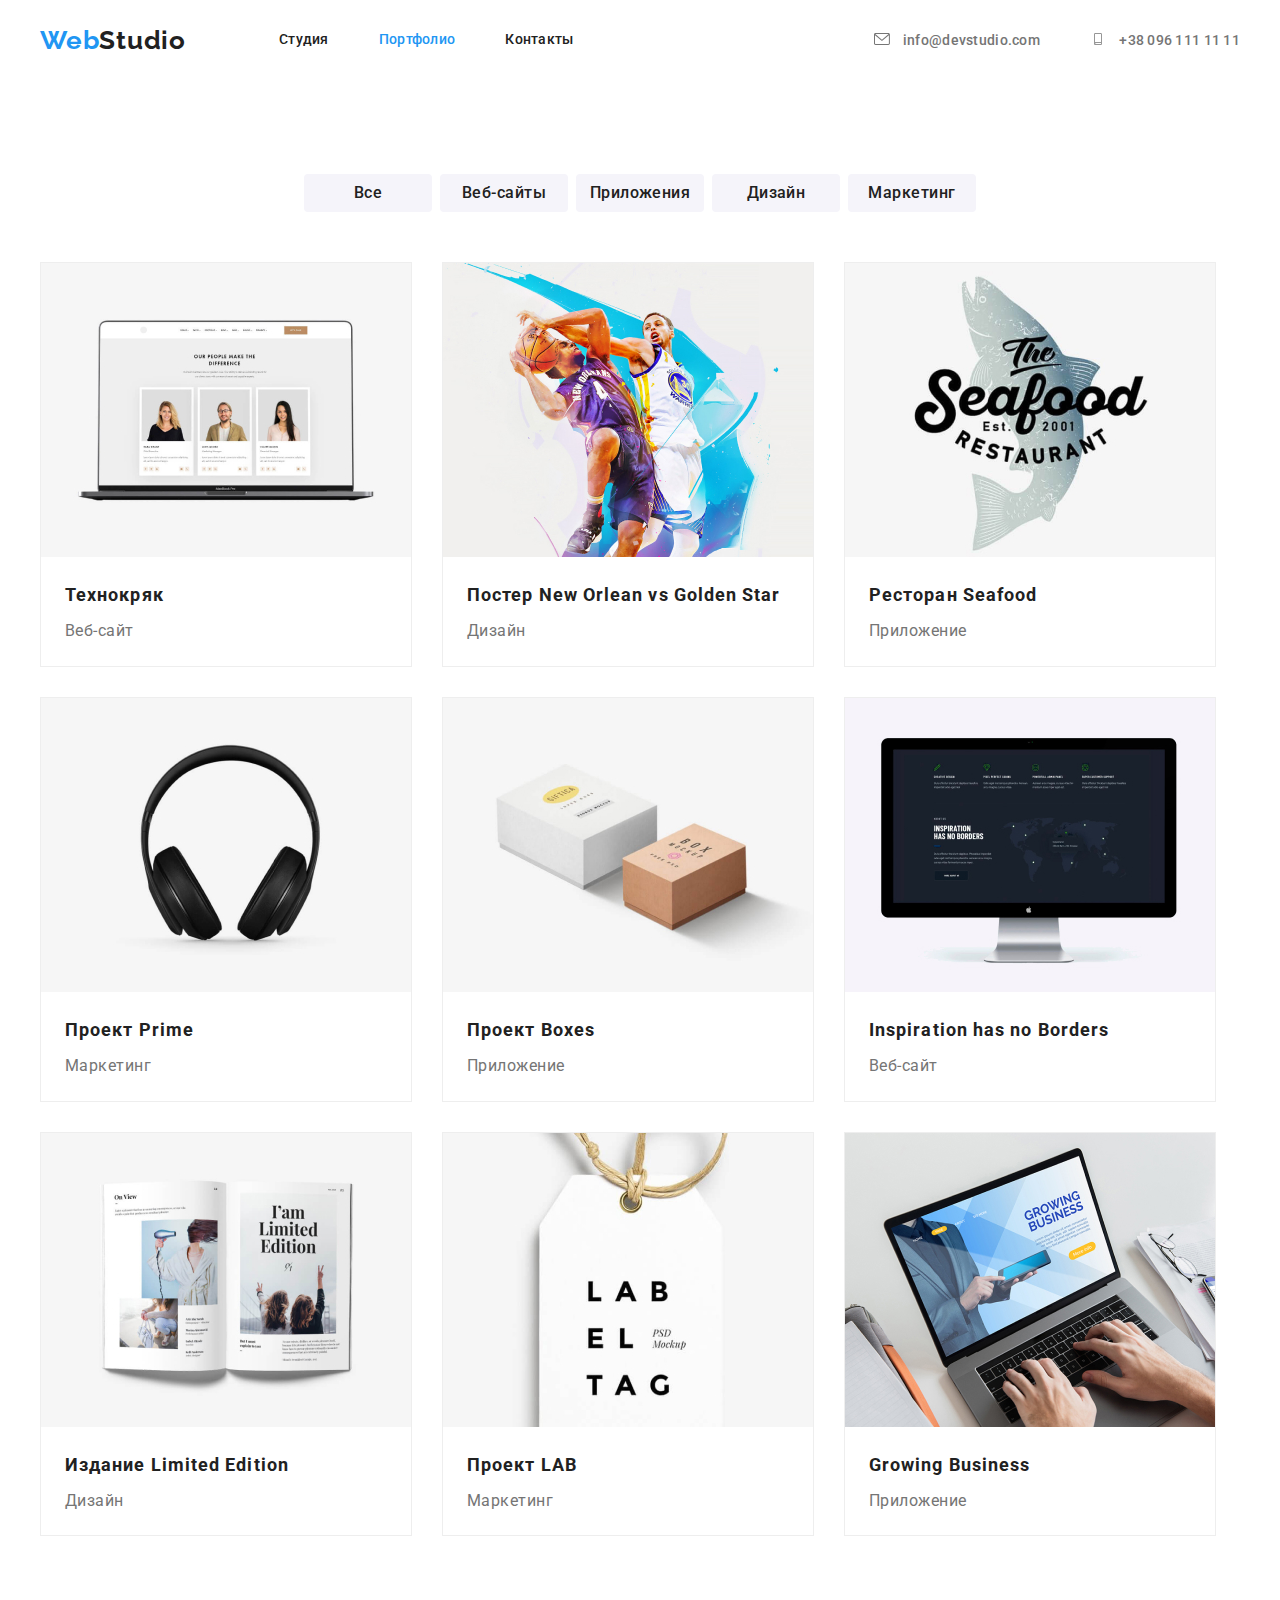
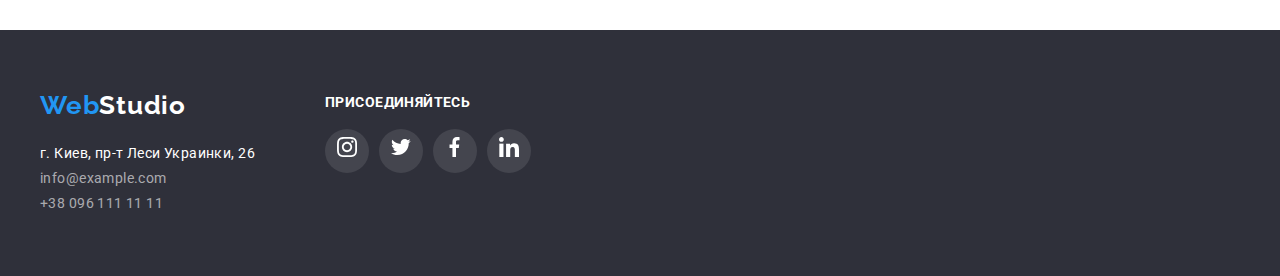
==== portfolio.html @ 0434994e "Add 4 hw" ====
<!DOCTYPE html>
<html lang="ru">
  <head>
    <meta charset="UTF-8" />
    <meta http-equiv="X-UA-Compatible" content="IE=edge" />
    <meta name="viewport" content="width=device-width, initial-scale=1.0" />
    <title>Portfolio</title>
    <link rel="stylesheet" href="./css/normalize.css" />
    <link rel="stylesheet" href="./css/styles.css" />
    <style>
      @import url('https://fonts.googleapis.com/css2?family=Raleway:wght@700&family=Roboto:wght@400;500;700&display=swap'); 
    </style>
  </head>

  <body>
    <div class="container">
      <header class="nav-menu">
        <nav class="nav-menu">
          <a href="./portfolio.html" class="header-logo"
            ><span class="span-logo">Web</span>Studio</a
          >
          <ul class="nav-items">
            <li class="item">
              <a href="/index.html" class="items ">Студия</a>
            </li>
            <li class="item">
              <a href="./portfolio.html" class="items is-active">Портфолио</a>
            </li>
            <li class="item">
              <a href="" class="items">Контакты</a>
            </li>
          </ul>
        </nav>
        <ul class="nav-adress">
          <li class="nav-adress-items">
            <a href="mailto:info@devstudio.com" class="adress-items">
              <svg class="icon-nav">
                <use href="./images/icons/symbol-defs.svg#icon-envelope"></use>
              </svg>
              info@devstudio.com</a
            >
          </li>
          <li class="nav-adress-items">
            <a href="tel:+380961111111" class="adress-items">
              <svg class="icon-nav">
                <use href="./images/icons/symbol-defs.svg#icon-smartphone"></use>
              </svg>
              +38 096 111 11 11</a
            >
          </li>
        </ul>
      </header>
    </div>

    <main>
      <div class="container"> 
      <section>
        <h1 class="visualy-hidden">Наши проекты</h1>
<ul class="filter-list">
            <li class="filter-item"><button type="button" class="filter-buttoms">Все</button></li>

          <li class="filter-item"><button type="button" class="filter-buttoms">Веб-сайты</button></li>

          <li class="filter-item"><button type="button" class="filter-buttoms">Приложения</button></li>

          <li class="filter-item"><button type="button" class="filter-buttoms">Дизайн</button></li>

          <li class="filter-item"><button type="button" class="filter-buttoms">Маркетинг</button></li>
</ul>

        <ul class="content-list">
          <li class="content-items">
            <a href="">
              <img
                src="./images/img-portfolio/Site-in-laptop.jpg"
                alt="Технокряк"
                width="370"
                height="294"
              />
              <div class="card-groop">
              <h2 class="title-card">Технокряк</h2>
              <p class="card-descriptions">Веб-сайт</p>
              </div>
            </a>
          </li>

          <li class="content-items">
            <a href="">
              <img
                src="./images/img-portfolio/basketball.jpg"
                alt="Постер New Orlean vs Golden Star"
                width="370"
                height="294"
              />
              <div class="card-groop">
              <h2 class="title-card">Постер New Orlean vs Golden Star</h2>
              <p class="card-descriptions">Дизайн</p>
              </div>
            </a>
          </li>

          <li class="content-items">
            <a href="">
              <img
                src="./images/img-portfolio/seafood.jpg"
                alt="Ресторан Seafood"
                width="370"
                height="294"
              />
              <div class="card-groop">
              <h2 class="title-card">Ресторан Seafood</h2>
              <p class="card-descriptions">Приложение</p>
              </div>
            </a>
          </li>
          <li class="content-items">
            <a href="">
              <img
                src="./images/img-portfolio/headphones.jpg"
                alt="Проект Prime"
                width="370"
                height="294"
              />
               <div class="card-groop">
              <h2 class="title-card">Проект Prime</h2>
              <p class="card-descriptions">Маркетинг</p>
              </div>
            </a>
          </li>
          <li class="content-items">
            <a href="">
              <img
                src="./images/img-portfolio/boxes.jpg"
                alt="Проект Boxes"
                width="370"
                height="294"
              />
             <div class="card-groop">
              <h2 class="title-card">Проект Boxes</h2>
              <p class="card-descriptions">Приложение</p>
              </div>
            </a>
          </li>
          <li class="content-items">
            <a href="">
              <img
                src="./images/img-portfolio/borders-site.jpg"
                alt="Inspiration has no Borders"
                width="370"
                height="294"
              />
              <div class="card-groop">
              <h2 class="title-card">Inspiration has no Borders</h2>
              <p class="card-descriptions">Веб-сайт</p>
              </div>
            </a>
          </li>

          <li class="content-items">
            <a href="">
              <img
                src="./images/img-portfolio/books.jpg"
                alt="Издание Limited Edition"
                width="370"
                height="294"
              />
<div class="card-groop">
              <h2 class="title-card">Издание Limited Edition</h2>
              <p class="card-descriptions">Дизайн</p>
              </div>
            </a>
          </li>
          <li class="content-items">
            <a href="">
              <img
                src="./images/img-portfolio/project-lab.jpg"
                alt="Проект LAB"
                width="370"
                height="294"
              />
<div class="card-groop">
              <h2 class="title-card">Проект LAB</h2>
              <p class="card-descriptions">Маркетинг</p>
              </div>
            </a>
          </li>
          <li class="content-items">
            <a href="">
              <img
                src="./images/img-portfolio/growing-bis.jpg"
                alt="Growing Business"
                width="370"
                height="294"
              />
<div class="card-groop">
              <h2 class="title-card">Growing Business</h2>
              <p class="card-descriptions">Приложение</p>
              </div>
            </a>
          </li>
        </ul>
        </div>
      </section>
    </main>

 <footer class="section-footer">
      <div class="container footer-container">
        <div class="section-adress">
          <a href="./index.html" class="footer-logo"
            >Web<span class="span-footer-logo">Studio</span></a
          >
          <address>
            <p class="footer-items">
              <a href="https://goo.gl/maps/jg8yxFYKUGYRBdv56" class="footer-adress"
                >г. Киев, пр-т Леси Украинки, 26</a
              >
            </p>

            <ul class="footer-nav">
              <li class="footer-items">
                <a href="mailto:info@example.com" class="footer-contacts">info@example.com</a>
              </li>
              <li class="footer-items">
                <a href="tel:+380961111111" class="footer-contacts">+38 096 111 11 11</a>
              </li>
            </ul>
          </address>
        </div>
        <div>
          <p class="social-footer">Присоединяйтесь</p>
          <ul class="social-media">
            <li class="social-item">
              <a href="https://www.instagram.com/">
                <svg class="icon-footer">
                  <use href="./images/icons/symbol-defs.svg#icon-instagram-2"></use>
                </svg>
              </a>
            </li>
            <li class="social-item">
              <a href="https://twitter.com/">
                <svg class="icon-footer">
                  <use href="./images/icons/symbol-defs.svg#icon-group"></use>
                </svg>
              </a>
            </li>
            <li class="social-item">
              <a href="https://www.facebook.com/">
                <svg class="icon-footer">
                  <use href="./images/icons/symbol-defs.svg#icon-vector"></use>
                </svg>
              </a>
            </li>
            <li class="social-item">
              <a href="https://www.linkedin.com/">
                <svg class="icon-footer">
                  <use href="./images/icons/symbol-defs.svg#icon-linkedin-1"></use>
                </svg>
              </a>
            </li>
          </ul>
        </div>
      </div>
    </footer>
  </body>
</html>
---- css/styles.css ----
:root {
  --main-color: #2196f3;
  --second-color: #212121;
  --description-color: #757575;
  --title-color: #ffffff;
  --bg-hero-and-footer: #2f303a;
  --bg-section-team: #f5f4fa;
  --bg-footer-icons: rgba(255, 255, 255, 0.1);
  --icon-color: #afb1b8;
}

button {
  cursor: pointer;
}
li {
  list-style-type: none;
}
/* Шапка */
.container {
  margin-left: auto;
  margin-right: auto;
  width: 1200px;
}
.nav-menu {
  display: flex;
  align-items: center;
}
.nav-items {
  display: flex;
  margin-left: 93px;
}
.nav-items .item:not(:last-child) {
  margin-right: 50px;
}
.span-logo {
  color: var(--main-color);
}
.header-logo {
  color: var(--second-color);
  font-family: 'Raleway';
  font-weight: 700;
  font-size: 26px;
  line-height: 1.19;
  letter-spacing: 0.03em;
}
.items {
  display: block;
  padding-top: 32px;
  padding-bottom: 32px;

  color: var(--second-color);

  font-family: 'Roboto';
  font-weight: 500;
  font-size: 14px;
  line-height: 1.14;
  letter-spacing: 0.02em;
}
.items:hover,
.items:focus {
  color: var(--main-color);
}
.is-active {
  color: var(--main-color);
}
.nav-adress {
  display: flex;
  margin-left: auto;
}
.nav-adress-items:not(:last-child) {
  margin-right: 50px;
}

.adress-items {
  color: var(--description-color);
  font-family: 'Roboto';
  font-weight: 500;
  font-size: 14px;
  line-height: 1.14;
  letter-spacing: 0.02em;
}
.adress-items:hover,
.adress-items:focus {
  color: var(--main-color);
}
/* Мейн секции */
main {
  font-family: 'Roboto';
}
.hero-section {
  width: 100%;

  padding: 200px 0px;

  background: var(--bg-hero-and-footer);
  background-image: linear-gradient(to right, rgba(47, 48, 58, 0.4), rgba(47, 48, 58, 0.4)),
    url(/images/bg-hero.jpg);
  text-align: center;
}
.header-team {
  margin-bottom: 50px;

  text-align: center;
  font-family: 'Roboto';
  font-weight: 700;
  font-size: 36px;
  line-height: 1.16;
  letter-spacing: 0.03em;
}
.hero-title {
  width: 696px;
  color: var(--title-color);
  text-transform: uppercase;
  font-weight: 900;
  font-size: 44px;
  line-height: 1.36;
  letter-spacing: 0.06em;
  padding-bottom: 30px;
  text-align: center;
  margin: 0 auto;
}
.buy-button {
  padding: 10px 32px;
  font-weight: 700;
  font-size: 16px;
  line-height: 1.88;
  letter-spacing: 0.06em;
  color: #ffffff;
  background: var(--main-color);
  box-shadow: 0px 4px 4px rgba(0, 0, 0, 0.15);
  border-radius: 4px;
  border: 0;
}
.advantage {
  display: flex;
  padding-top: 94px;
}
.nav-adress-items > .icon-nav:hover,
.icon-nav:focus {
  fill: var(--main-color);
}
.icon-nav {
  width: 16px;
  height: 12px;
  margin-right: 10px;
  align-items: center;
}
.advantage-items::before {
  display: inline-block;
  content: '';
  width: 270px;
  height: 120px;
  margin-bottom: 30px;

  background-color: var(--bg-section-team);
  background-repeat: no-repeat;
  background-position: center;
}
.advantage-items.icon-satellite::before {
  background-image: url(/images/icons/icon-satellite.svg);
}
.advantage-items.icon-watch::before {
  background-image: url(/images/icons/icon-watch.svg);
}
.advantage-items.icon-graffic::before {
  background-image: url(/images/icons/icon-graffic.svg);
}
.advantage-items.icon-astronaut::before {
  background-image: url(/images/icons/icon-astronaut.svg);
}

.advantage-items:not(:last-child) {
  margin-right: 30px;
}
.advantage-header {
  font-weight: 700;
  font-size: 14px;
  line-height: 1.14;
  letter-spacing: 0.03em;
  text-transform: uppercase;
  color: var(--second-color);
}
.advantage-description {
  font-weight: 400;
  font-size: 14px;
  line-height: 1.71;
  letter-spacing: 0.03em;
  color: var(--description-color);
}
.cards {
  background-color: var(--title-color);
  box-shadow: 0px 1px 3px rgba(0, 0, 0, 0.12), 0px 1px 1px rgba(0, 0, 0, 0.14),
    0px 2px 1px rgba(0, 0, 0, 0.2);
  border-radius: 0px 0px 4px 4px;
}
.visualy-hidden {
  position: absolute;
  width: 1px;
  height: 1px;
  margin: -1px;
  border: 0;
  padding: 0;

  white-space: nowrap;
  clip-path: inset(100%);
  clip: rect(0 0 0 0);
  overflow: hidden;
}
.team-card {
  display: flex;
}
.work-section-header {
  font-weight: 700;
  font-size: 36px;
  line-height: 1.16;
  text-align: center;
  letter-spacing: 0.03em;
  color: var(--second-color);
  margin-bottom: 50px;
}
.cards:not(:last-child) {
  margin-right: 30px;
}
.team {
  background-color: var(--bg-section-team);

  padding: 94px;
}
.work {
  padding-top: 94px;
}
.work-gallery {
  display: flex;
  padding-bottom: 94px;
}
.work-items:not(:last-child) {
  margin-right: 30px;
}
.card-name {
  font-weight: 500;
  font-size: 16px;
  line-height: 1.18;
  letter-spacing: 0.03em;
  color: var(--second-color);
  text-align: center;
  padding-top: 30px;
  padding-bottom: 10px;
}
.card-description {
  font-weight: 400;
  font-size: 16px;
  line-height: 19px;
  letter-spacing: 0.03em;
  color: var(--description-color);
  text-align: center;
  padding-bottom: 16px;
}

/* footer */

address {
  font-family: 'Roboto';
}
.footer-logo {
  display: inline-block;
  font-family: 'Raleway';
  font-style: normal;
  font-weight: 700;
  font-size: 26px;
  line-height: 1.19;
  letter-spacing: 0.03em;
  color: var(--main-color);

  margin-bottom: 20px;
}
.span-footer-logo {
  color: var(--title-color);
}
.groop-nav {
  display: flex;
  align-items: center;
}
.footer-adress {
  font-style: normal;
  font-weight: 400;
  font-size: 14px;
  line-height: 1.71;
  letter-spacing: 0.03em;
  color: var(--title-color);
}
.footer-contacts {
  font-style: normal;
  font-weight: 400;
  font-size: 14px;
  line-height: 1.71;
  letter-spacing: 0.03em;
  color: rgba(255, 255, 255, 0.6);
  margin-bottom: 60px;
}
.footer-iteFms:not(:last-child) {
  margin-bottom: 9px;
}
.footer-contacts:last-child {
  margin-bottom: 60px;
}
.social-footer {
  display: inline-flex;
  justify-content: center;
  font-family: 'Roboto';
  font-weight: 700;
  font-size: 14px;
  line-height: 0.8;
  letter-spacing: 0.03em;
  text-transform: uppercase;
  color: var(--title-color);
}
.footer-container {
  display: flex;
}

/* Portfolio */

.filter-buttoms {
  font-family: 'Roboto';
  font-weight: 500;
  font-size: 16px;
  line-height: 1.6;
  letter-spacing: 0.03em;
  color: var(--second-color);
  background: var(--bg-section-team);
  border: 0;
  border-radius: 4px;
  width: 128px;
  height: 38px;
}
.filter-buttoms:hover,
.filter-buttoms:focus {
  color: var(--title-color);
  background: var(--main-color);
  border: 0;
  box-shadow: 0px 3px 1px rgba(0, 0, 0, 0.1), 0px 1px 2px rgba(0, 0, 0, 0.08),
    0px 2px 2px rgba(0, 0, 0, 0.12);
  border-radius: 4px;
}
.title-card {
  font-family: 'Roboto';
  font-weight: 700;
  font-size: 18px;
  line-height: 2;
  letter-spacing: 0.06em;
  color: var(--second-color);
}
.card-groop {
  padding: 20px 24px;
}
.card-descriptions {
  font-weight: 400;
  font-size: 16px;
  line-height: 1.8;
  letter-spacing: 0.03em;
  color: var(--description-color);
  padding-top: 4px;
}
.footer-contacts:hover,
.footer-contacts:focus {
  color: var(--main-color);
}

.section-footer {
  background: var(--bg-hero-and-footer);
  padding-bottom: 60px;

  padding-top: 60px;
}
.filter-list {
  display: flex;
  justify-content: center;
  padding-top: 94px;
  margin-bottom: 50px;
}
.filter-item:not(:last-child) {
  margin-right: 8px;
}
.content-list {
  display: flex;
  flex-wrap: wrap;
  flex-basis: calc(100% / 3 - 20px);
  padding-bottom: 94px;
}
.content-items {
  margin-top: 15px;
  margin-right: 30px;
  margin-bottom: 15px;
  border: 1px solid #eeeeee;
}
.content-items:nth-child(3n) {
  margin-right: 0px;
}
.content-items:nth-last-child(-n + 3) {
  margin-bottom: 0px;
}
.content-items:nth-child(-n + 3) {
  margin-top: 0px;
}
.social-media {
  display: flex;
}
.social-item {
  display: flex;
  align-items: center;
  justify-content: center;
  width: 44px;
  height: 44px;
  border-radius: 50%;
  background-color: var(--bg-footer-icons);
}

.social-item:not(:last-child) {
  margin-right: 10px;
}
.social-footer {
  margin-bottom: 20px;
}
.section-adress {
  margin-right: 70px;
}
.title-clients {
  padding-top: 94px;
  padding-bottom: 50px;
  text-align: center;
  color: var(--second-color);
  font-family: 'Roboto';
  font-weight: 700;
  font-size: 36px;
  line-height: 1.16;
  text-align: center;
  letter-spacing: 0.03em;
}
.list-clients {
  display: flex;
  justify-content: center;
  padding-bottom: 120px;
}
.icon-clients {
  width: 106px;
  height: 60px;
}
.client-item {
  padding: 16px 32px;
  border: 1px solid #afb1b8;
  border-radius: 4px;
}
.client-item:not(:last-child) {
  margin-right: 30px;
}
/* Иконки */
.icon-footer {
  width: 20px;
  height: 20px;
  fill: var(--title-color);
}
.social-item:hover,
.social-item:focus {
  background-color: var(--main-color);
}
.social-footer {
  fill: var(--main-color);
}
.color-icon {
  fill: var(--icon-color);
}
.client-item:hover,
.client-item:focus {
  fill: var(--main-color);
  border: 1px solid var(--main-color);
}
.client-item .color-icon:hover {
  fill: var(--main-color);
}
.client-item {
  cursor: pointer;
}
.content-items:hover,
.content-items:focus {
  border: 1px solid var(--title-color);
  box-shadow: 0px 1px 1px rgba(0, 0, 0, 0.12), 0px 4px 4px rgba(0, 0, 0, 0.06),
    1px 4px 6px rgba(0, 0, 0, 0.16);
}
.card-icon {
  display: flex;
  width: 20px;
  height: 20px;
  fill: var(--icon-color);
}
.section-icons {
  display: flex;
  justify-content: center;
  padding-bottom: 30px;
}
.icons-item {
  display: flex;
  justify-content: center;
  align-items: center;
  border-radius: 50%;
  width: 44px;
  height: 44px;
}
.icons-item:hover,
.icons-item:focus {
  fill: var(--title-color);
  background: var(--main-color);
}
.icons-item:not(:last-child) {
  margin-right: 10px;
}
.card-icon:hover,
.card-icon:focus {
  fill: var(--title-color);
}
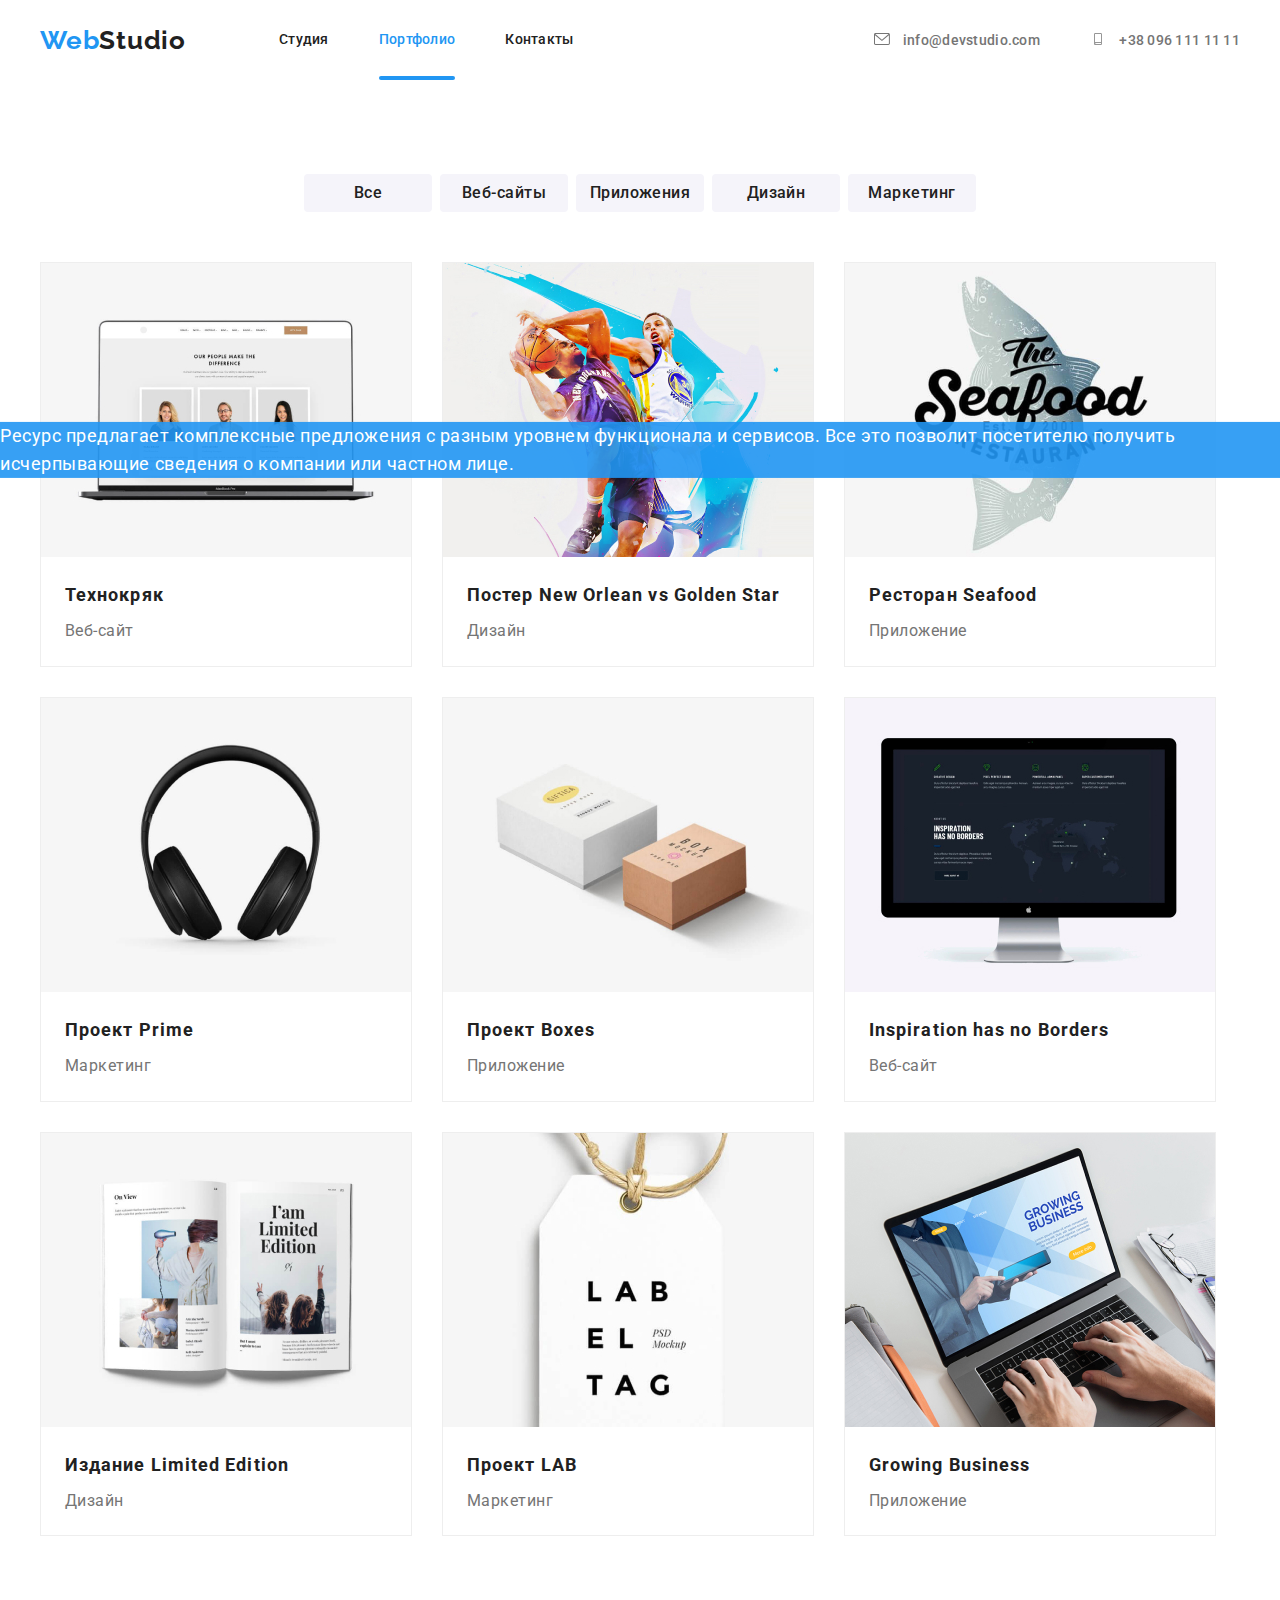
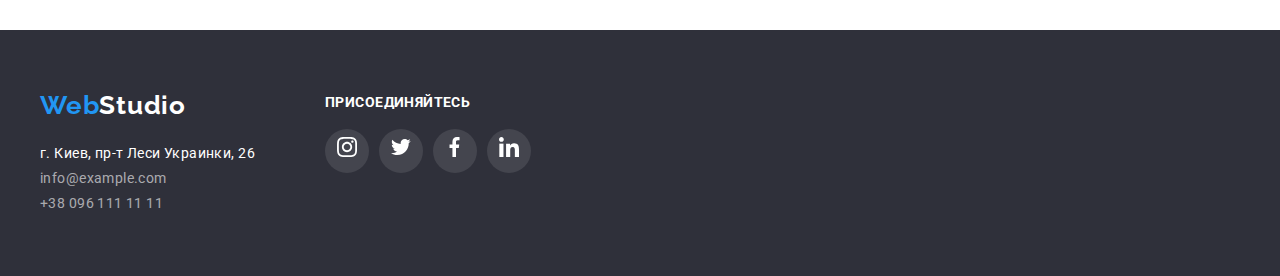
==== commit b0710c6c: "up 5 homework" ====
--- a/portfolio.html
+++ b/portfolio.html
@@ -70,17 +70,23 @@
 
         <ul class="content-list">
           <li class="content-items">
-            <a href="">
+            <a class="card-link"  href="">
+              <div class="card-thumb">
               <img
                 src="./images/img-portfolio/Site-in-laptop.jpg"
                 alt="Технокряк"
                 width="370"
                 height="294"
               />
+              </div>
               <div class="card-groop">
               <h2 class="title-card">Технокряк</h2>
               <p class="card-descriptions">Веб-сайт</p>
               </div>
+            
+            <div>
+              <p class="description-groop">Ресурс предлагает комплексные предложения с разным уровнем функционала и сервисов. Все это позволит посетителю получить исчерпывающие сведения о компании или частном лице.</p>
+            </div>
             </a>
           </li>
 
--- a/css/styles.css
+++ b/css/styles.css
@@ -7,6 +7,7 @@
   --bg-section-team: #f5f4fa;
   --bg-footer-icons: rgba(255, 255, 255, 0.1);
   --icon-color: #afb1b8;
+  --second-icon-color: #000;
 }
 
 button {
@@ -46,7 +47,6 @@
 .items {
   display: block;
   padding-top: 32px;
-  padding-bottom: 32px;
 
   color: var(--second-color);
 
@@ -55,6 +55,7 @@
   font-size: 14px;
   line-height: 1.14;
   letter-spacing: 0.02em;
+  transition: color 250ms cubic-bezier(0.4, 0, 0.2, 1);
 }
 .items:hover,
 .items:focus {
@@ -63,6 +64,14 @@
 .is-active {
   color: var(--main-color);
 }
+.is-active::after {
+  display: block;
+  content: '';
+  margin-top: 28px;
+  height: 4px;
+  background: var(--main-color);
+  border-radius: 2px;
+}
 .nav-adress {
   display: flex;
   margin-left: auto;
@@ -78,6 +87,7 @@
   font-size: 14px;
   line-height: 1.14;
   letter-spacing: 0.02em;
+  transition: color 250ms cubic-bezier(0.4, 0, 0.2, 1);
 }
 .adress-items:hover,
 .adress-items:focus {
@@ -94,7 +104,7 @@
 
   background: var(--bg-hero-and-footer);
   background-image: linear-gradient(to right, rgba(47, 48, 58, 0.4), rgba(47, 48, 58, 0.4)),
-    url(/images/bg-hero.jpg);
+    url(../images/bg-hero.jpg);
   text-align: center;
 }
 .header-team {
@@ -157,16 +167,16 @@
   background-position: center;
 }
 .advantage-items.icon-satellite::before {
-  background-image: url(/images/icons/icon-satellite.svg);
+  background-image: url(../images/icons/icon-satellite.svg);
 }
 .advantage-items.icon-watch::before {
-  background-image: url(/images/icons/icon-watch.svg);
+  background-image: url(../images/icons/icon-watch.svg);
 }
 .advantage-items.icon-graffic::before {
-  background-image: url(/images/icons/icon-graffic.svg);
+  background-image: url(../images/icons/icon-graffic.svg);
 }
 .advantage-items.icon-astronaut::before {
-  background-image: url(/images/icons/icon-astronaut.svg);
+  background-image: url(../images/icons/icon-astronaut.svg);
 }
 
 .advantage-items:not(:last-child) {
@@ -233,9 +243,60 @@
   display: flex;
   padding-bottom: 94px;
 }
+.work-items {
+  position: relative;
+}
 .work-items:not(:last-child) {
   margin-right: 30px;
 }
+.description-item {
+  position: absolute;
+  width: 100%;
+  text-align: center;
+  bottom: 0px;
+  padding-top: 27px;
+  padding-bottom: 27px;
+  color: var(--title-color);
+  background: rgba(47, 48, 58, 0.8);
+  font-family: 'Roboto';
+  font-weight: 700;
+  font-size: 14px;
+  line-height: 1.14;
+  letter-spacing: 0.03em;
+  text-transform: uppercase;
+}
+.backdrop {
+  position: fixed;
+  top: 0;
+  left: 0;
+  width: 100%;
+  height: 100%;
+  background: rgba(0, 0, 0, 0.2);
+}
+.modal {
+  position: absolute;
+  top: 50%;
+  left: 50%;
+  transform: translate(-50%, -50%);
+  width: 530px;
+  height: 580px;
+  background-color: var(--title-color);
+  box-shadow: 0px 1px 3px rgba(0, 0, 0, 0.12), 0px 1px 1px rgba(0, 0, 0, 0.14),
+    0px 2px 1px rgba(0, 0, 0, 0.2);
+  border-radius: 4px;
+}
+.exit-modal {
+  position: absolute;
+  right: 0px;
+  width: 30px;
+  height: 30px;
+  background-color: #fff;
+  border-radius: 50%;
+  border: 1px solid rgba(0, 0, 0, 0.1);
+  margin-top: 8px;
+  margin-right: 8px;
+}
+
 .card-name {
   font-weight: 500;
   font-size: 16px;
@@ -273,6 +334,7 @@
 
   margin-bottom: 20px;
 }
+
 .span-footer-logo {
   color: var(--title-color);
 }
@@ -328,16 +390,16 @@
   letter-spacing: 0.03em;
   color: var(--second-color);
   background: var(--bg-section-team);
-  border: 0;
   border-radius: 4px;
   width: 128px;
   height: 38px;
+  transition: color 250ms cubic-bezier(0.4, 0, 0.2, 1), backgroud 250ms cubic-bezier(0.4, 0, 0.2, 1),
+    box-shadow 250ms cubic-bezier(0.4, 0, 0.2, 1), border-radius 250ms cubic-bezier(0.4, 0, 0.2, 1);
 }
 .filter-buttoms:hover,
 .filter-buttoms:focus {
   color: var(--title-color);
   background: var(--main-color);
-  border: 0;
   box-shadow: 0px 3px 1px rgba(0, 0, 0, 0.1), 0px 1px 2px rgba(0, 0, 0, 0.08),
     0px 2px 2px rgba(0, 0, 0, 0.12);
   border-radius: 4px;
@@ -387,6 +449,35 @@
   flex-basis: calc(100% / 3 - 20px);
   padding-bottom: 94px;
 }
+
+.card-thumb {
+  position: relative;
+}
+.description-groop {
+  position: absolute;
+  top: 50%;
+  left: 50%;
+  transform: translate(-50%, -50%);
+  background: rgba(33, 150, 243, 0.9);
+  font-family: 'Roboto';
+  font-style: normal;
+  font-weight: 400;
+  font-size: 18px;
+  line-height: 1.56;
+  letter-spacing: 0.03em;
+  width: 100%;
+  /* padding-top: 63px;
+  padding-bottom: 63px;
+  padding-right: 24px;
+  padding-left: 24px; */
+  color: var(--title-color);
+}
+.is-hidden {
+  visibility: visible;
+  opacity: 0;
+  pointer-events: none;
+}
+
 .content-items {
   margin-top: 15px;
   margin-right: 30px;
@@ -413,8 +504,12 @@
   height: 44px;
   border-radius: 50%;
   background-color: var(--bg-footer-icons);
-}
-
+  transition: background-color 250ms cubic-bezier(0.4, 0, 0.2, 1);
+}
+.social-item:hover,
+.social-item:focus {
+  background-color: var(--main-color);
+}
 .social-item:not(:last-child) {
   margin-right: 10px;
 }
@@ -449,6 +544,7 @@
   padding: 16px 32px;
   border: 1px solid #afb1b8;
   border-radius: 4px;
+  transition: border 250ms cubic-bezier(0.4, 0, 0.2, 1);
 }
 .client-item:not(:last-child) {
   margin-right: 30px;
@@ -459,22 +555,19 @@
   height: 20px;
   fill: var(--title-color);
 }
-.social-item:hover,
-.social-item:focus {
-  background-color: var(--main-color);
-}
+
 .social-footer {
   fill: var(--main-color);
 }
 .color-icon {
+  transition: fill 250ms cubic-bezier(0.4, 0, 0.2, 1);
   fill: var(--icon-color);
 }
 .client-item:hover,
 .client-item:focus {
-  fill: var(--main-color);
   border: 1px solid var(--main-color);
 }
-.client-item .color-icon:hover {
+.client-item:hover .color-icon {
   fill: var(--main-color);
 }
 .client-item {
@@ -504,16 +597,21 @@
   border-radius: 50%;
   width: 44px;
   height: 44px;
+  background-color: var(--title-color);
+  transition: background-color 250ms cubic-bezier(0.4, 0, 0.2, 1);
 }
 .icons-item:hover,
 .icons-item:focus {
-  fill: var(--title-color);
-  background: var(--main-color);
+  background-color: var(--main-color);
 }
 .icons-item:not(:last-child) {
   margin-right: 10px;
 }
-.card-icon:hover,
-.card-icon:focus {
+.icons-item:hover .card-icon {
   fill: var(--title-color);
 }
+.icon-exit {
+  width: 11px;
+  height: 11px;
+  fill: var(--second-icon-color);
+}
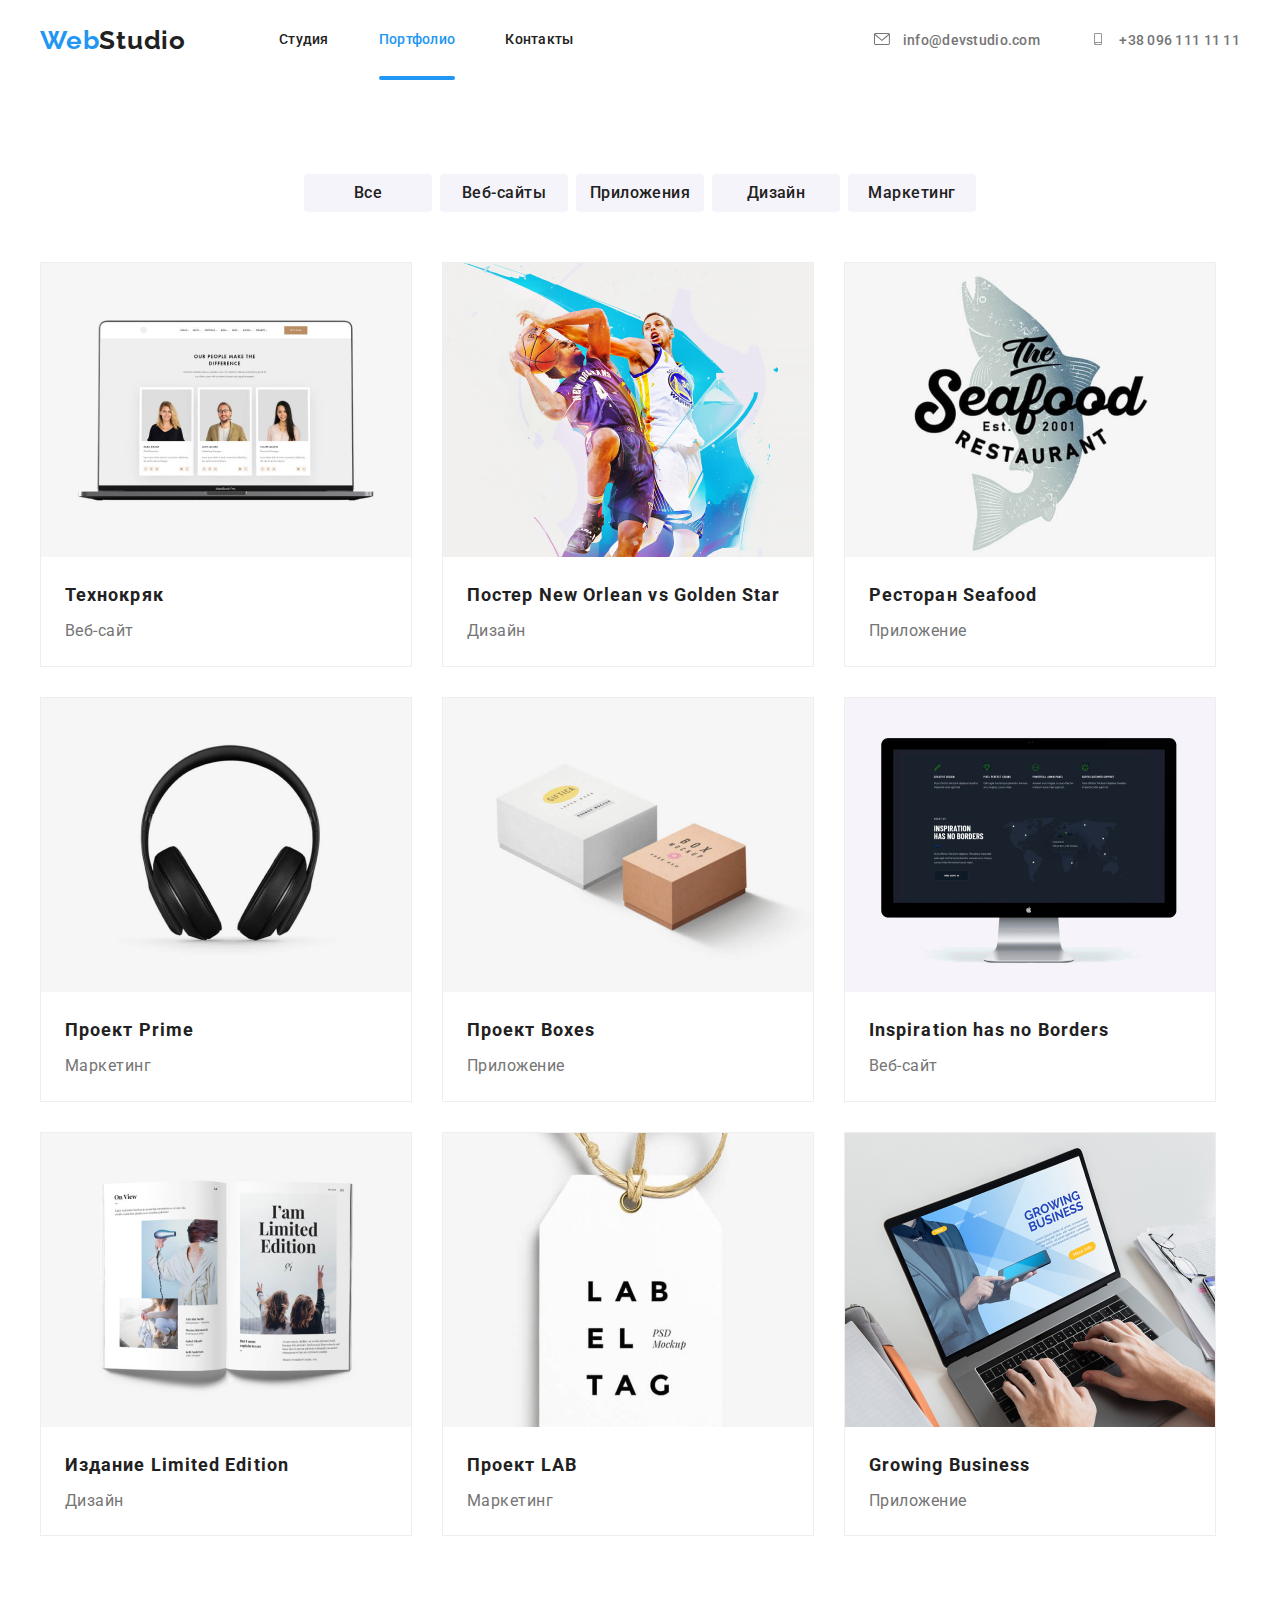
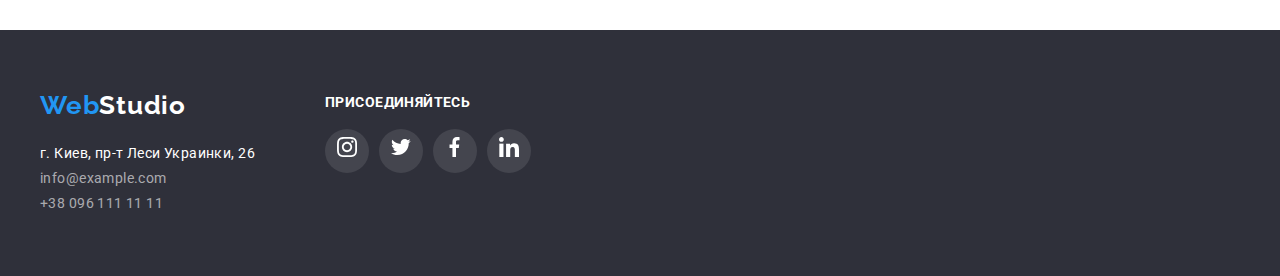
==== commit 41bab3c2: "update 5 hw" ====
--- a/portfolio.html
+++ b/portfolio.html
@@ -8,12 +8,12 @@
     <link rel="stylesheet" href="./css/normalize.css" />
     <link rel="stylesheet" href="./css/styles.css" />
     <style>
-      @import url('https://fonts.googleapis.com/css2?family=Raleway:wght@700&family=Roboto:wght@400;500;700&display=swap'); 
-    </style>
+      @import url('https://fonts.googleapis.com/css2?family=Raleway:wght@700&family=Roboto:wght@400;500;700;900&display=swap'); 
+    </style>  
   </head>
 
   <body>
-    <div class="container">
+      <div class="container">
       <header class="nav-menu">
         <nav class="nav-menu">
           <a href="./portfolio.html" class="header-logo"
@@ -21,7 +21,7 @@
           >
           <ul class="nav-items">
             <li class="item">
-              <a href="/index.html" class="items ">Студия</a>
+              <a href="/index.html" class="items">Студия</a>
             </li>
             <li class="item">
               <a href="./portfolio.html" class="items is-active">Портфолио</a>
@@ -54,7 +54,7 @@
 
     <main>
       <div class="container"> 
-      <section>
+      <section class="main-section-cards">
         <h1 class="visualy-hidden">Наши проекты</h1>
 <ul class="filter-list">
             <li class="filter-item"><button type="button" class="filter-buttoms">Все</button></li>
@@ -78,130 +78,187 @@
                 width="370"
                 height="294"
               />
+               <div class="description-groop">
+              <p>Ресурс предлагает комплексные предложения с разным уровнем функционала и сервисов. Все это позволит посетителю получить исчерпывающие сведения о компании или частном лице.</p>
+            </div>
               </div>
               <div class="card-groop">
               <h2 class="title-card">Технокряк</h2>
               <p class="card-descriptions">Веб-сайт</p>
               </div>
             
-            <div>
-              <p class="description-groop">Ресурс предлагает комплексные предложения с разным уровнем функционала и сервисов. Все это позволит посетителю получить исчерпывающие сведения о компании или частном лице.</p>
-            </div>
-            </a>
-          </li>
-
-          <li class="content-items">
-            <a href="">
+           
+            </a>
+          </li>
+
+          <li class="content-items">
+            <a class="card-link"  href="">
+              <div class="card-thumb">
               <img
                 src="./images/img-portfolio/basketball.jpg"
                 alt="Постер New Orlean vs Golden Star"
                 width="370"
-                height="294"
-              />
+                height="294"  
+              />
+               <div class="description-groop">
+              <p>Ресурс предлагает комплексные предложения с разным уровнем функционала и сервисов. Все это позволит посетителю получить исчерпывающие сведения о компании или частном лице.</p>
+            </div>
+              </div>
               <div class="card-groop">
               <h2 class="title-card">Постер New Orlean vs Golden Star</h2>
               <p class="card-descriptions">Дизайн</p>
               </div>
-            </a>
-          </li>
-
-          <li class="content-items">
-            <a href="">
+            
+           
+            </a>
+          </li>
+
+          <li class="content-items">
+            <a class="card-link"  href="">
+              <div class="card-thumb">
               <img
                 src="./images/img-portfolio/seafood.jpg"
                 alt="Ресторан Seafood"
                 width="370"
                 height="294"
               />
+               <div class="description-groop">
+              <p>Ресурс предлагает комплексные предложения с разным уровнем функционала и сервисов. Все это позволит посетителю получить исчерпывающие сведения о компании или частном лице.</p>
+            </div>
+              </div>
               <div class="card-groop">
               <h2 class="title-card">Ресторан Seafood</h2>
               <p class="card-descriptions">Приложение</p>
               </div>
-            </a>
-          </li>
-          <li class="content-items">
-            <a href="">
+            
+           
+            </a>
+          </li>
+          <li class="content-items">
+            <a class="card-link"  href="">
+              <div class="card-thumb">
               <img
                 src="./images/img-portfolio/headphones.jpg"
                 alt="Проект Prime"
                 width="370"
                 height="294"
               />
-               <div class="card-groop">
-              <h2 class="title-card">Проект Prime</h2>
+               <div class="description-groop">
+              <p>Ресурс предлагает комплексные предложения с разным уровнем функционала и сервисов. Все это позволит посетителю получить исчерпывающие сведения о компании или частном лице.</p>
+            </div>
+              </div>
+              <div class="card-groop">
+               <h2 class="title-card">Проект Prime</h2>
               <p class="card-descriptions">Маркетинг</p>
               </div>
-            </a>
-          </li>
-          <li class="content-items">
-            <a href="">
-              <img
-                src="./images/img-portfolio/boxes.jpg"
+            
+           
+            </a>
+          </li>
+          <li class="content-items">
+            <a class="card-link"  href="">
+              <div class="card-thumb">
+              <img
+                   src="./images/img-portfolio/boxes.jpg"
                 alt="Проект Boxes"
                 width="370"
                 height="294"
               />
-             <div class="card-groop">
-              <h2 class="title-card">Проект Boxes</h2>
+               <div class="description-groop">
+              <p>Ресурс предлагает комплексные предложения с разным уровнем функционала и сервисов. Все это позволит посетителю получить исчерпывающие сведения о компании или частном лице.</p>
+            </div>
+              </div>
+              <div class="card-groop">
+                <h2 class="title-card">Проект Boxes</h2>
               <p class="card-descriptions">Приложение</p>
               </div>
-            </a>
-          </li>
-          <li class="content-items">
-            <a href="">
+            
+           
+            </a>
+          </li>
+          <li class="content-items">
+            <a class="card-link"  href="">
+              <div class="card-thumb">
               <img
                 src="./images/img-portfolio/borders-site.jpg"
                 alt="Inspiration has no Borders"
                 width="370"
                 height="294"
               />
+               <div class="description-groop">
+              <p>Ресурс предлагает комплексные предложения с разным уровнем функционала и сервисов. Все это позволит посетителю получить исчерпывающие сведения о компании или частном лице.</p>
+            </div>
+              </div>
               <div class="card-groop">
               <h2 class="title-card">Inspiration has no Borders</h2>
               <p class="card-descriptions">Веб-сайт</p>
               </div>
-            </a>
-          </li>
-
-          <li class="content-items">
-            <a href="">
-              <img
-                src="./images/img-portfolio/books.jpg"
+            
+           
+            </a>
+          </li>
+
+          <li class="content-items">
+            <a class="card-link"  href="">
+              <div class="card-thumb">
+              <img
+              src="./images/img-portfolio/books.jpg"
                 alt="Издание Limited Edition"
                 width="370"
                 height="294"
               />
-<div class="card-groop">
+               <div class="description-groop">
+              <p>Ресурс предлагает комплексные предложения с разным уровнем функционала и сервисов. Все это позволит посетителю получить исчерпывающие сведения о компании или частном лице.</p>
+            </div>
+              </div>
+              <div class="card-groop">
               <h2 class="title-card">Издание Limited Edition</h2>
               <p class="card-descriptions">Дизайн</p>
               </div>
-            </a>
-          </li>
-          <li class="content-items">
-            <a href="">
-              <img
-                src="./images/img-portfolio/project-lab.jpg"
+            
+           
+            </a>
+          </li>
+          <li class="content-items">
+            <a class="card-link"  href="">
+              <div class="card-thumb">
+              <img
+                     src="./images/img-portfolio/project-lab.jpg"
                 alt="Проект LAB"
                 width="370"
                 height="294"
               />
-<div class="card-groop">
+               <div class="description-groop">
+              <p>Ресурс предлагает комплексные предложения с разным уровнем функционала и сервисов. Все это позволит посетителю получить исчерпывающие сведения о компании или частном лице.</p>
+            </div>
+              </div>
+              <div class="card-groop">
               <h2 class="title-card">Проект LAB</h2>
               <p class="card-descriptions">Маркетинг</p>
               </div>
-            </a>
-          </li>
-          <li class="content-items">
-            <a href="">
-              <img
-                src="./images/img-portfolio/growing-bis.jpg"
+            
+           
+            </a>
+          </li>
+          <li class="content-items">
+            <a class="card-link"  href="">
+              <div class="card-thumb">
+              <img
+                  src="./images/img-portfolio/growing-bis.jpg"
                 alt="Growing Business"
                 width="370"
                 height="294"
               />
-<div class="card-groop">
+               <div class="description-groop">
+              <p>Ресурс предлагает комплексные предложения с разным уровнем функционала и сервисов. Все это позволит посетителю получить исчерпывающие сведения о компании или частном лице.</p>
+            </div>
+              </div>
+              <div class="card-groop">
               <h2 class="title-card">Growing Business</h2>
               <p class="card-descriptions">Приложение</p>
               </div>
+            
+           
             </a>
           </li>
         </ul>
--- a/css/styles.css
+++ b/css/styles.css
@@ -45,6 +45,7 @@
   letter-spacing: 0.03em;
 }
 .items {
+  position: relative;
   display: block;
   padding-top: 32px;
 
@@ -57,20 +58,34 @@
   letter-spacing: 0.02em;
   transition: color 250ms cubic-bezier(0.4, 0, 0.2, 1);
 }
+.is-active::before {
+  position: absolute;
+  content: '';
+  width: 100%;
+  height: 4px;
+  background-color: var(--main-color);
+  bottom: 0;
+  border-radius: 2px;
+}
+.items::after {
+  display: block;
+  content: '';
+  background: var(--main-color);
+  height: 4px;
+  margin-top: 28px;
+  border-radius: 2px;
+  transform: scaleX(0);
+  transition: transform 250ms cubic-bezier(0.4, 0, 0.2, 1);
+}
+.item:hover .items::after {
+  transform: scaleX(1);
+}
 .items:hover,
 .items:focus {
   color: var(--main-color);
 }
 .is-active {
   color: var(--main-color);
-}
-.is-active::after {
-  display: block;
-  content: '';
-  margin-top: 28px;
-  height: 4px;
-  background: var(--main-color);
-  border-radius: 2px;
 }
 .nav-adress {
   display: flex;
@@ -272,19 +287,27 @@
   width: 100%;
   height: 100%;
   background: rgba(0, 0, 0, 0.2);
+  transition: opacity 250ms cubic-bezier(0.4, 0, 0.2, 1);
+}
+.backdrop.is-hidden .modal {
+  transform: translate(-50%, -50%) scale(0.9);
 }
 .modal {
   position: absolute;
   top: 50%;
   left: 50%;
-  transform: translate(-50%, -50%);
+
   width: 530px;
   height: 580px;
   background-color: var(--title-color);
   box-shadow: 0px 1px 3px rgba(0, 0, 0, 0.12), 0px 1px 1px rgba(0, 0, 0, 0.14),
     0px 2px 1px rgba(0, 0, 0, 0.2);
   border-radius: 4px;
-}
+
+  transform: translate(-50%, -50%) scale(1);
+  transition: transform 250ms cubic-bezier(0.4, 0, 0.2, 1);
+}
+
 .exit-modal {
   position: absolute;
   right: 0px;
@@ -389,11 +412,12 @@
   line-height: 1.6;
   letter-spacing: 0.03em;
   color: var(--second-color);
-  background: var(--bg-section-team);
+  background-color: var(--bg-section-team);
   border-radius: 4px;
   width: 128px;
   height: 38px;
-  transition: color 250ms cubic-bezier(0.4, 0, 0.2, 1), backgroud 250ms cubic-bezier(0.4, 0, 0.2, 1),
+  transition: color 250ms cubic-bezier(0.4, 0, 0.2, 1),
+    background-color 250ms cubic-bezier(0.4, 0, 0.2, 1),
     box-shadow 250ms cubic-bezier(0.4, 0, 0.2, 1), border-radius 250ms cubic-bezier(0.4, 0, 0.2, 1);
 }
 .filter-buttoms:hover,
@@ -452,12 +476,16 @@
 
 .card-thumb {
   position: relative;
+  overflow: hidden;
 }
 .description-groop {
   position: absolute;
-  top: 50%;
-  left: 50%;
-  transform: translate(-50%, -50%);
+  display: flex;
+  justify-content: center;
+  align-items: center;
+  padding-left: 24px;
+  width: 100%;
+
   background: rgba(33, 150, 243, 0.9);
   font-family: 'Roboto';
   font-style: normal;
@@ -465,12 +493,14 @@
   font-size: 18px;
   line-height: 1.56;
   letter-spacing: 0.03em;
-  width: 100%;
-  /* padding-top: 63px;
-  padding-bottom: 63px;
-  padding-right: 24px;
-  padding-left: 24px; */
+  height: 100%;
+
   color: var(--title-color);
+  transform: translateY(0%);
+  transition: transform 250ms cubic-bezier(0.4, 0, 0.2, 1);
+}
+.content-items:hover .description-groop {
+  transform: translateY(-100%);
 }
 .is-hidden {
   visibility: visible;
